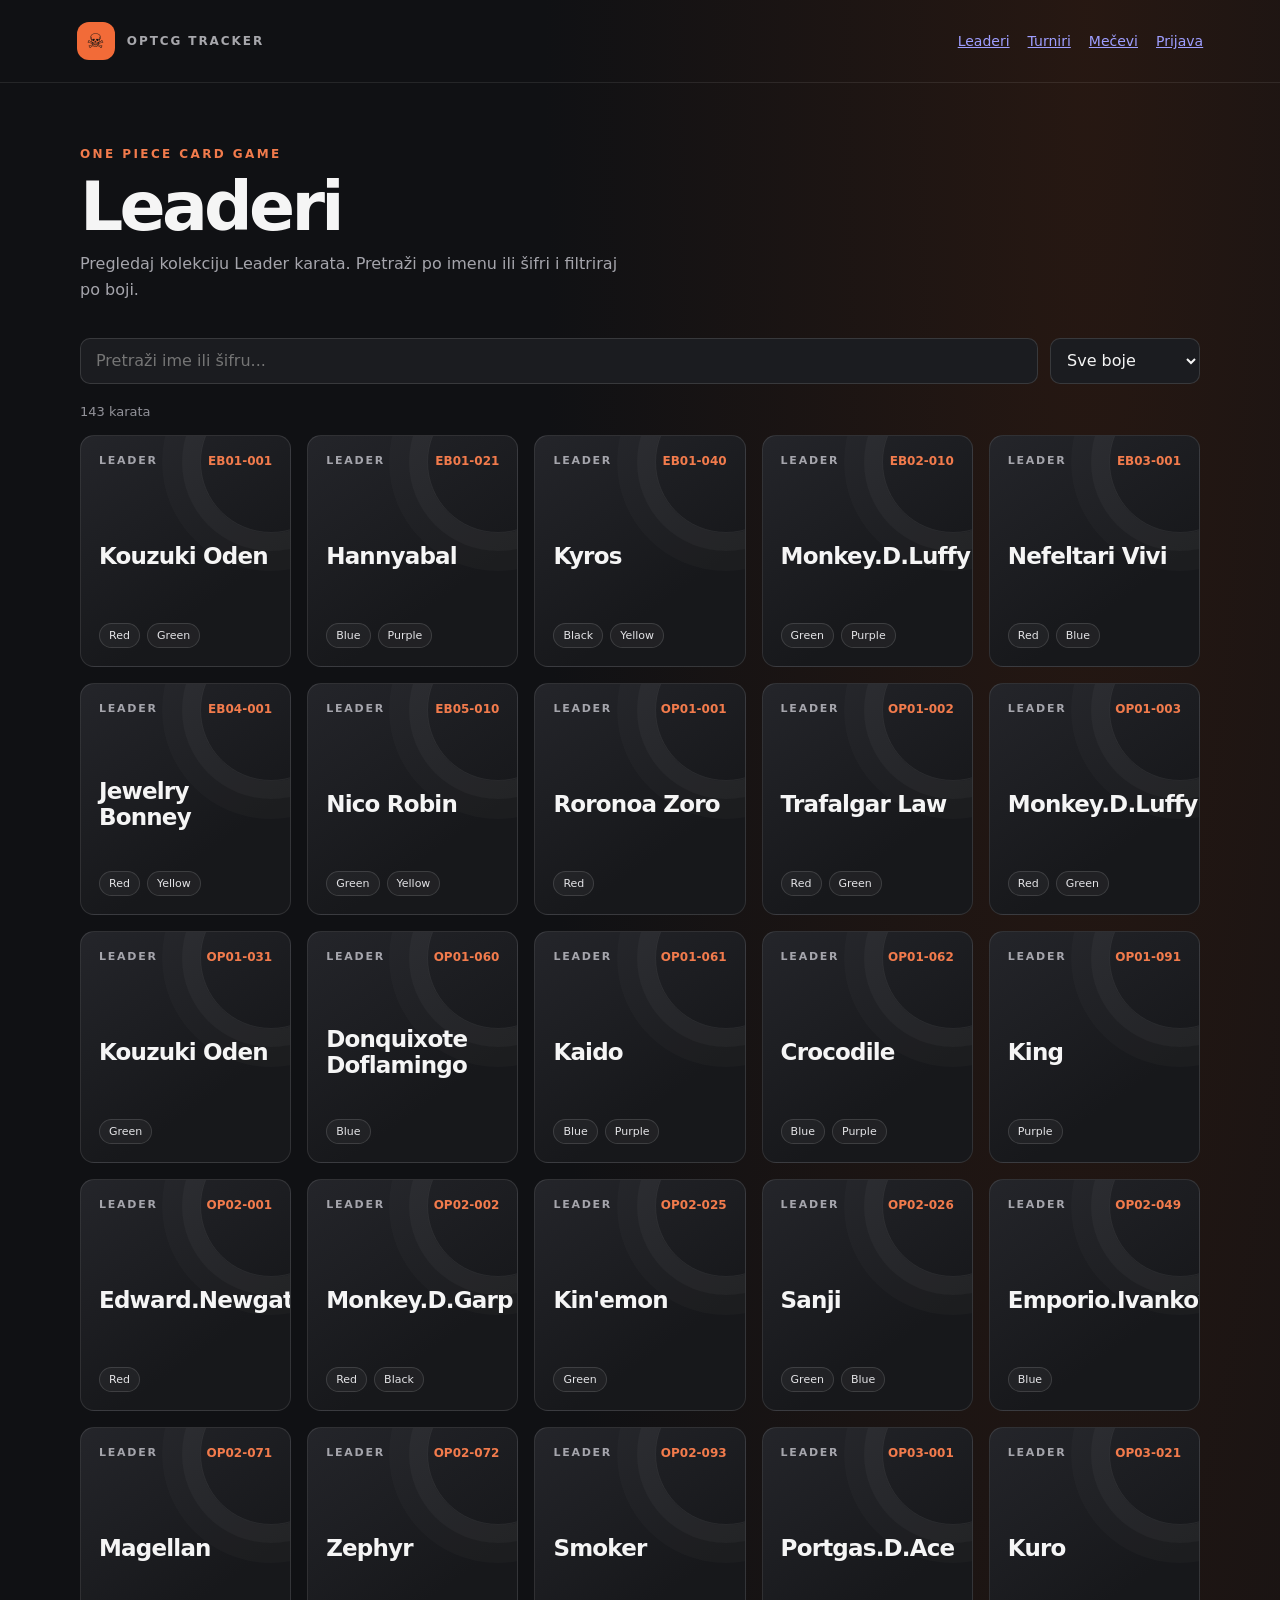
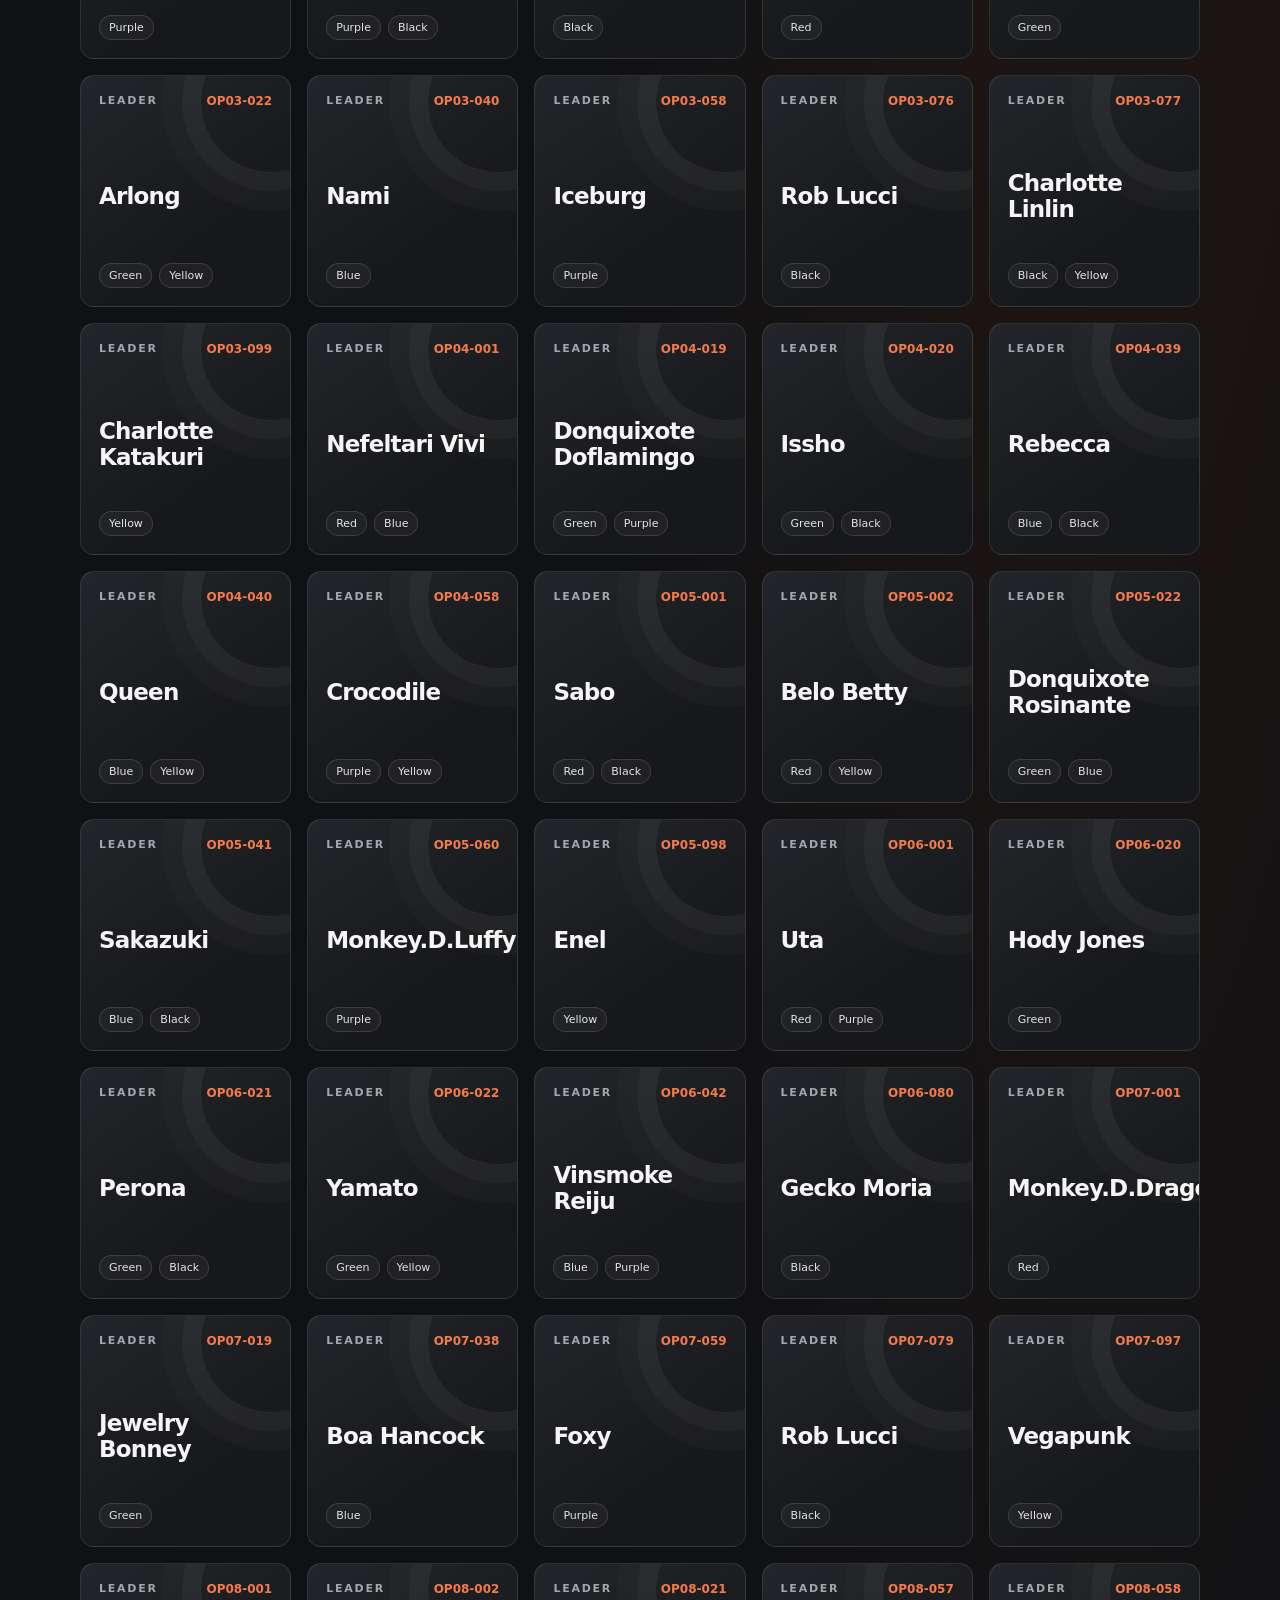
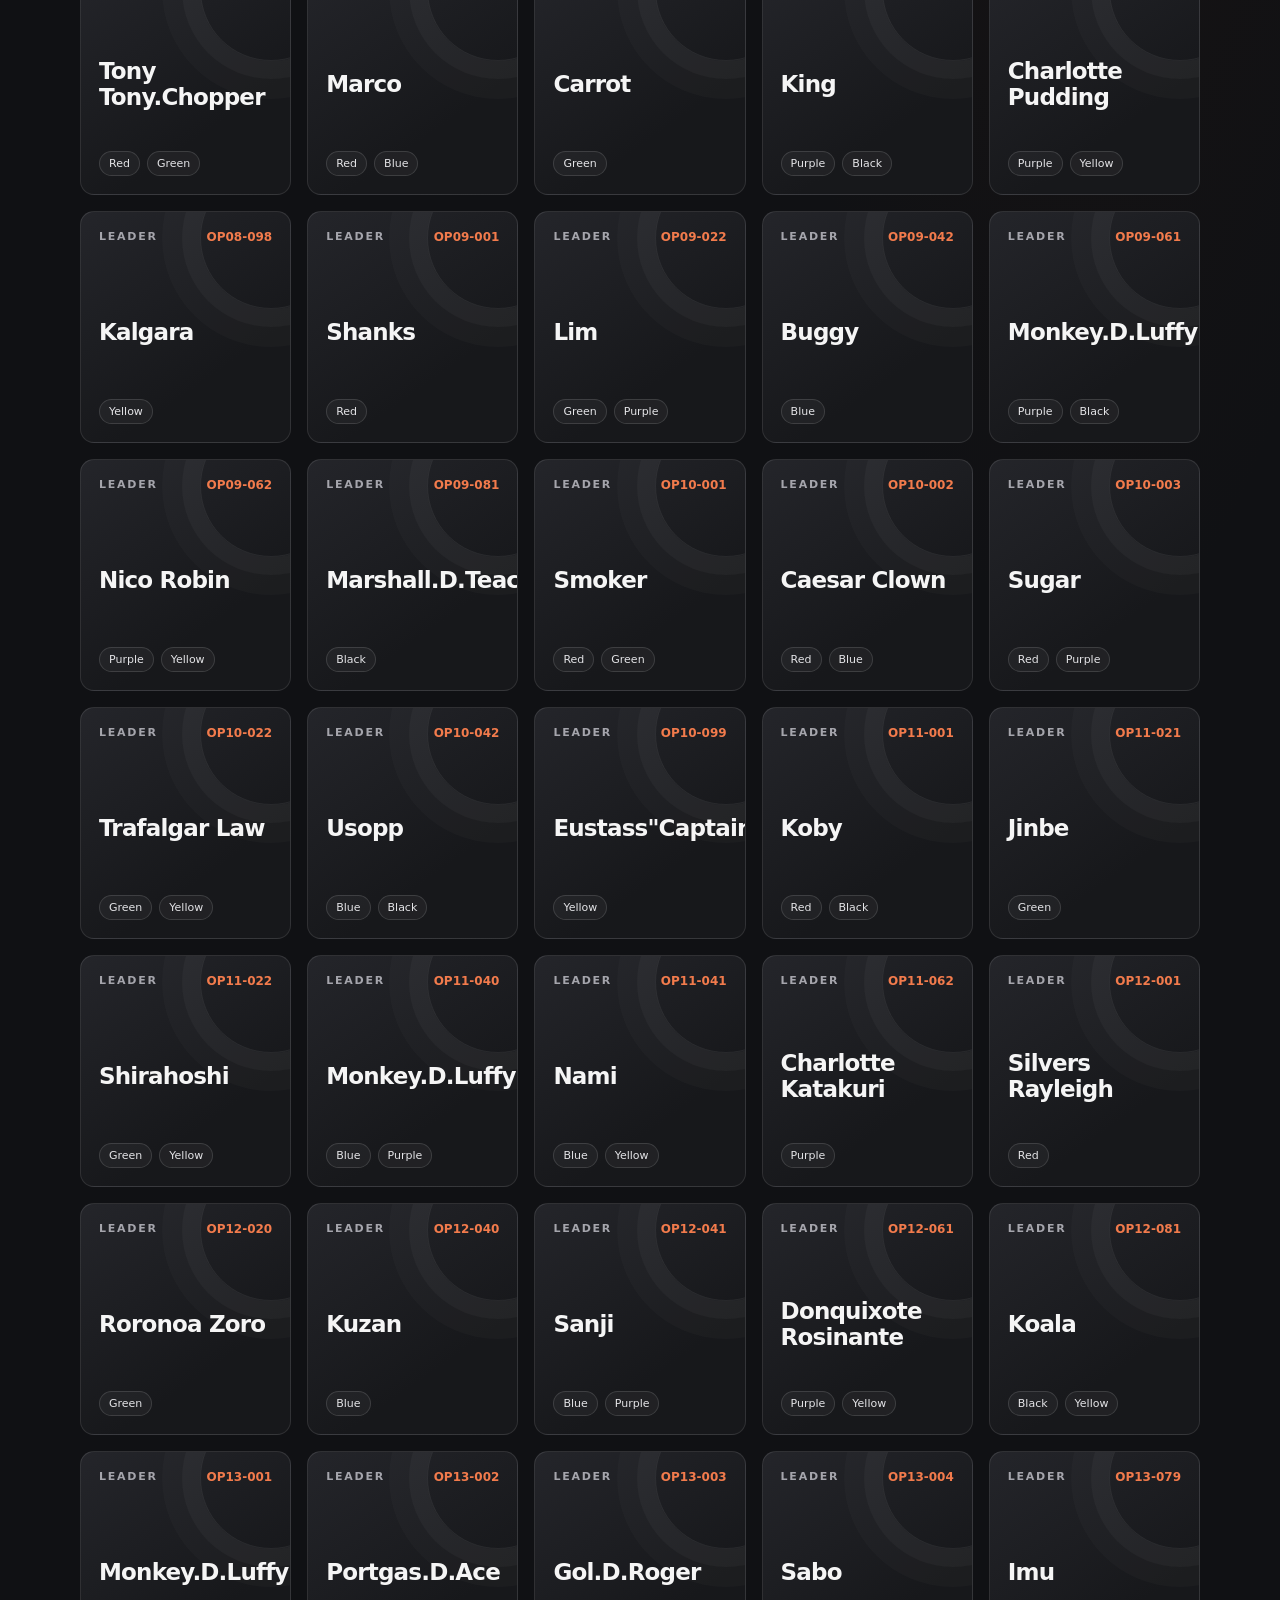
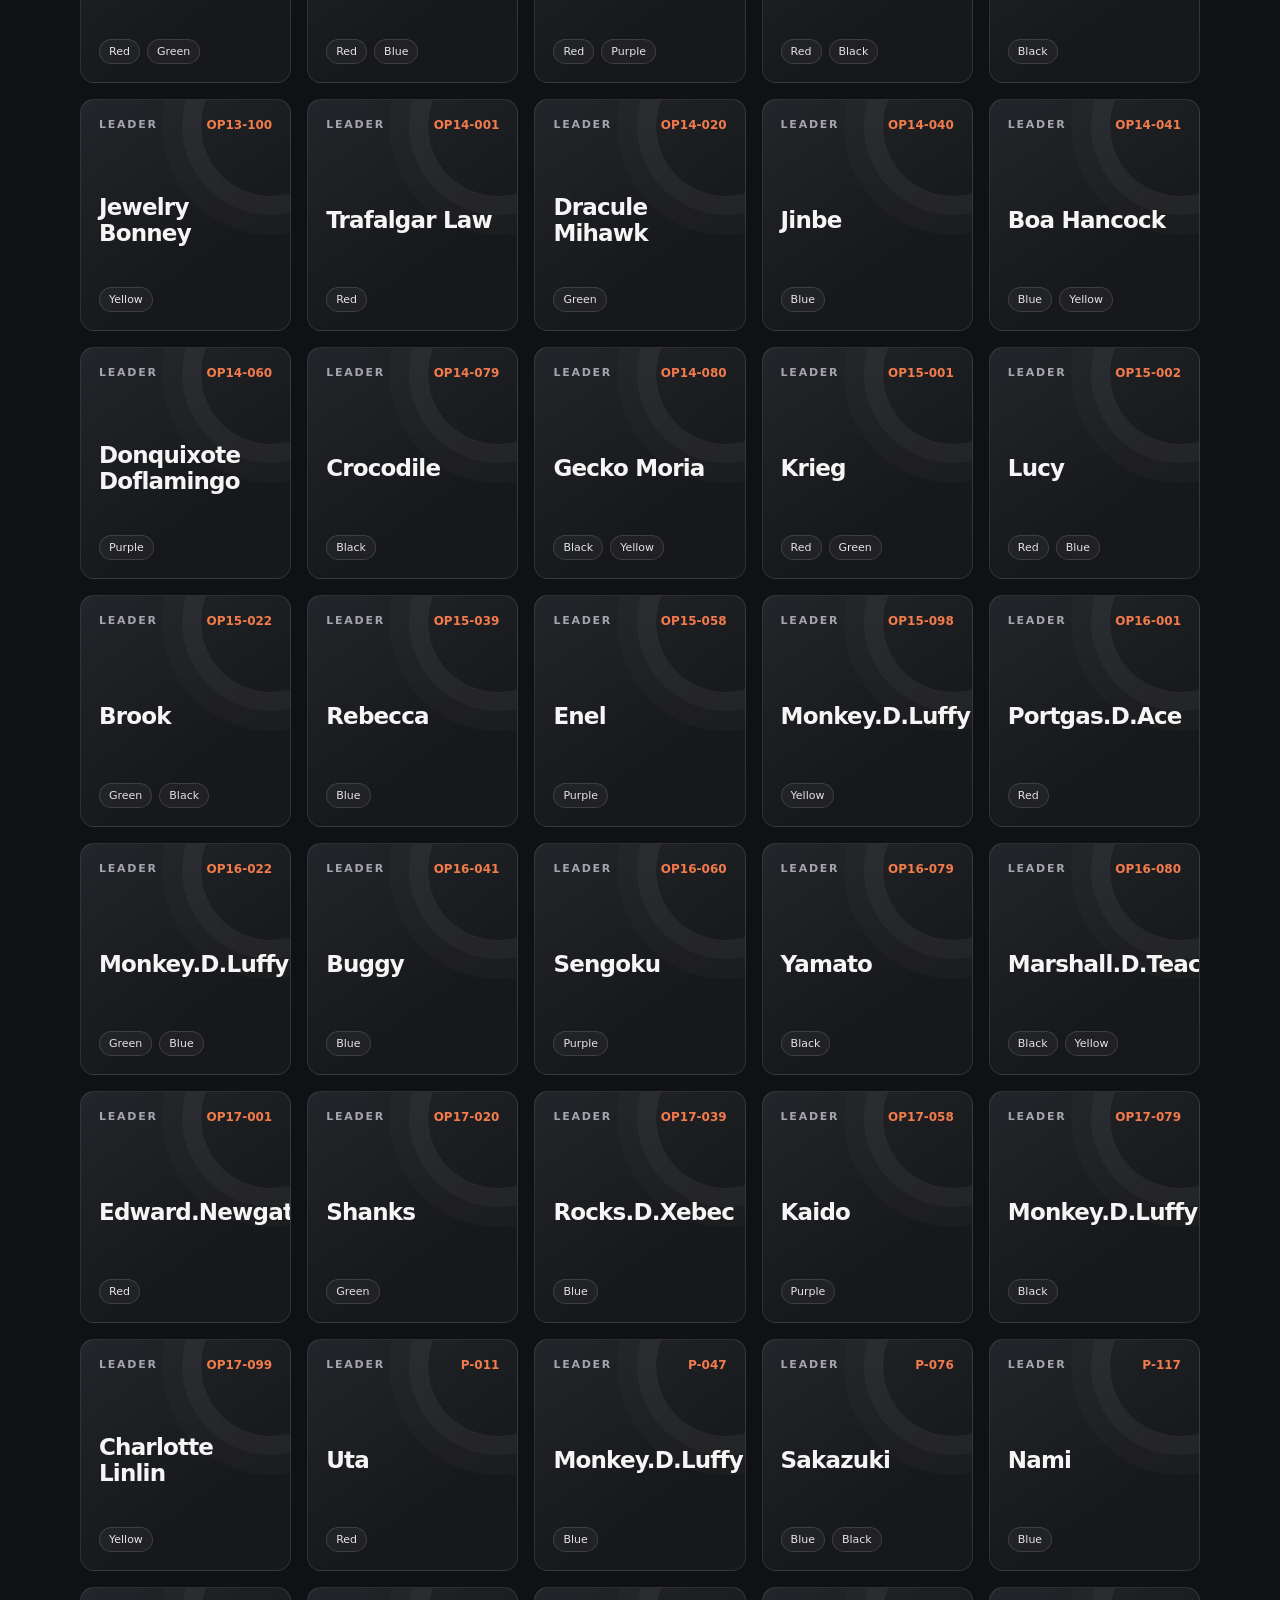
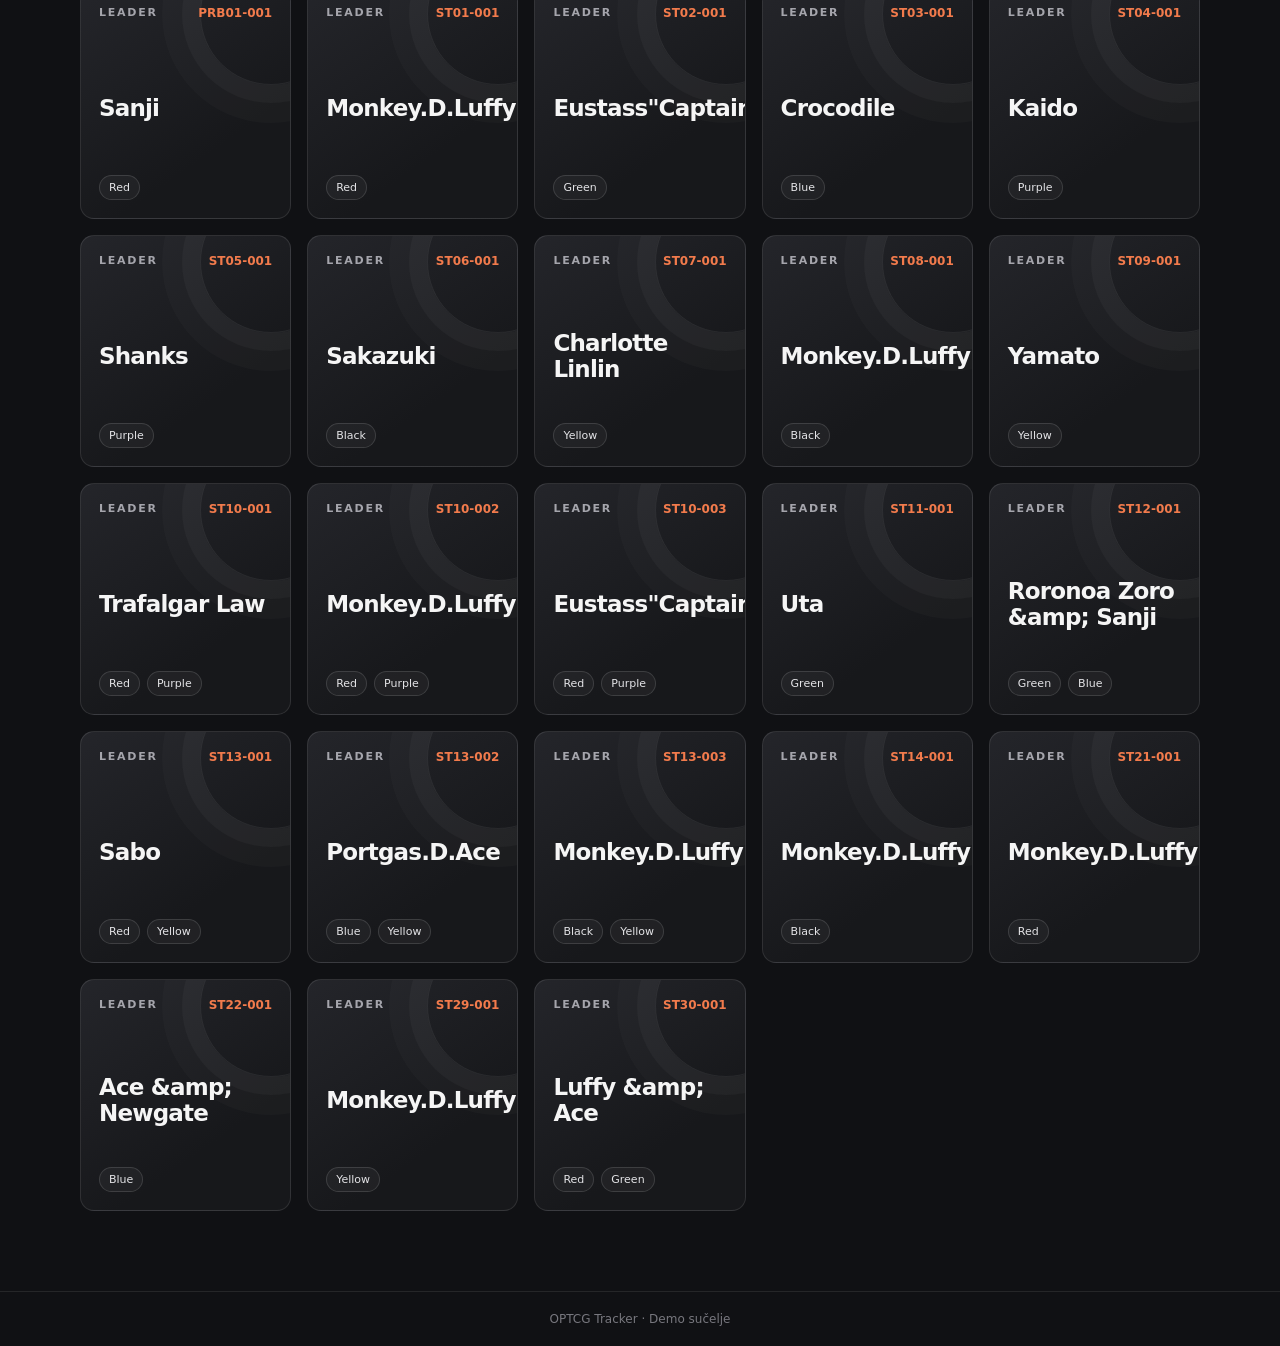
==== web/index.html @ bd4dd41c "feat: Add demo interface and login functionality with user authentication" ====
<!doctype html>
<html lang="hr">
  <head>
    <meta charset="utf-8">
    <meta name="viewport" content="width=device-width, initial-scale=1">
    <title>OPTCG Tracker — Leaders</title>
    <style>
      :root {
        color-scheme: dark;
        font-family: Inter, ui-sans-serif, system-ui, -apple-system, BlinkMacSystemFont, "Segoe UI", sans-serif;
        background: #101114;
        color: #f5f5f5;
        font-synthesis: none;
      }

      * { box-sizing: border-box; }

      body {
        margin: 0;
        min-width: 320px;
        background:
          radial-gradient(ellipse at 85% 0%, #49220f66, transparent 34rem),
          #101114;
      }

      header {
        display: flex;
        justify-content: space-between;
        align-items: center;
        gap: 20px;
        padding: 22px max(6vw, 24px);
        border-bottom: 1px solid #ffffff16;
      }

      .brand { display: flex; align-items: center; gap: 12px; font-weight: 800; letter-spacing: .04em; }
      .brand-mark {
        display: grid;
        width: 38px;
        height: 38px;
        place-items: center;
        border-radius: 12px;
        background: #f26b38;
        color: #151515;
        font-size: 20px;
      }
      .brand span:last-child { color: #a7a7ac; font-size: 12px; font-weight: 600; letter-spacing: .16em; }
      .demo-tag { color: #c8c8cc; font-size: 13px; }
      nav { display: flex; align-items: center; gap: 18px; color: #b7b7bd; font-size: 14px; }
      nav a:hover { color: #f27b4c; }

      main { width: min(1120px, 88vw); margin: 64px auto 80px; }
      .eyebrow { color: #f27b4c; font-size: 12px; font-weight: 800; letter-spacing: .2em; text-transform: uppercase; }
      h1 { margin: 12px 0 10px; font-size: clamp(38px, 7vw, 68px); letter-spacing: -.055em; line-height: 1; }
      .intro { max-width: 560px; margin: 0; color: #a5a5ac; line-height: 1.65; }

      .toolbar { display: flex; gap: 12px; margin: 34px 0 20px; }
      input, select {
        min-height: 46px;
        border: 1px solid #ffffff20;
        border-radius: 10px;
        outline: none;
        background: #1b1c20;
        color: #f5f5f5;
        font: inherit;
      }
      input { flex: 1; padding: 0 15px; }
      select { min-width: 150px; padding: 0 12px; }
      input:focus, select:focus { border-color: #f27b4c; }
      .result-count { margin: 0 0 16px; color: #929299; font-size: 13px; }

      .grid { display: grid; grid-template-columns: repeat(auto-fill, minmax(210px, 1fr)); gap: 16px; }
      .card {
        position: relative;
        display: flex;
        min-height: 232px;
        flex-direction: column;
        justify-content: space-between;
        overflow: hidden;
        padding: 18px;
        border: 1px solid #ffffff1b;
        border-radius: 14px;
        background: linear-gradient(145deg, #24252a, #17181b 68%);
        transition: transform .18s ease, border-color .18s ease;
      }
      .card:hover { transform: translateY(-4px); border-color: #f27b4c99; }
      .card::after {
        position: absolute;
        top: -45px;
        right: -52px;
        width: 140px;
        height: 140px;
        border: 1px solid #ffffff12;
        border-radius: 50%;
        box-shadow: 0 0 0 18px #ffffff08, 0 0 0 38px #ffffff05;
        content: "";
      }
      .card-top, .card-bottom { position: relative; z-index: 1; }
      .card-top { display: flex; justify-content: space-between; align-items: center; }
      .leader-label { color: #a5a5ac; font-size: 11px; font-weight: 800; letter-spacing: .16em; }
      .code { color: #f27b4c; font-size: 12px; font-weight: 800; }
      .card h2 { max-width: 200px; margin: 42px 0 20px; font-size: 23px; letter-spacing: -.035em; line-height: 1.15; }
      .colors { display: flex; flex-wrap: wrap; gap: 7px; }
      .color {
        padding: 5px 9px;
        border: 1px solid #ffffff20;
        border-radius: 99px;
        background: #ffffff0b;
        color: #e4e4e7;
        font-size: 11px;
      }
      .message { grid-column: 1 / -1; padding: 28px; border: 1px solid #ffffff20; border-radius: 12px; color: #c6c6ca; }
      footer { padding: 20px; border-top: 1px solid #ffffff16; color: #77777e; text-align: center; font-size: 12px; }

      @media (max-width: 560px) {
        header { padding: 18px 6vw; }
        .demo-tag { display: none; }
        nav { gap: 12px; font-size: 12px; }
        main { margin-top: 46px; }
        .toolbar { flex-direction: column; }
        select { width: 100%; }
      }
    </style>
  </head>
  <body>
    <header>
      <div class="brand"><span class="brand-mark">☠</span><span>OPTCG <span>TRACKER</span></span></div>
      <nav><a href="index.html">Leaderi</a><a href="tournaments.html">Turniri</a><a href="matches.html">Mečevi</a><a href="login.html">Prijava</a></nav>
    </header>
    <main>
      <div class="eyebrow">One Piece Card Game</div>
      <h1>Leaderi</h1>
      <p class="intro">Pregledaj kolekciju Leader karata. Pretraži po imenu ili šifri i filtriraj po boji.</p>
      <div class="toolbar">
        <input id="search" type="search" placeholder="Pretraži ime ili šifru..." aria-label="Pretraži karte">
        <select id="color-filter" aria-label="Filtriraj po boji">
          <option value="">Sve boje</option>
        </select>
      </div>
      <p id="result-count" class="result-count">Učitavanje karata...</p>
      <section id="leaders" class="grid" aria-live="polite"></section>
    </main>
    <footer>OPTCG Tracker · Demo sučelje</footer>
    <script>
      const grid = document.querySelector("#leaders");
      const search = document.querySelector("#search");
      const colorFilter = document.querySelector("#color-filter");
      const resultCount = document.querySelector("#result-count");
      let leaders = [];

      function renderLeaders() {
        const query = search.value.trim().toLowerCase();
        const selectedColor = colorFilter.value;
        const filtered = leaders.filter((leader) => {
          const matchesQuery = `${leader.name} ${leader.code}`.toLowerCase().includes(query);
          const colors = leader.color.split("/").map((color) => color.trim());
          return matchesQuery && (!selectedColor || colors.includes(selectedColor));
        });

        resultCount.textContent = `${filtered.length} ${filtered.length === 1 ? "karta" : "karata"}`;
        grid.replaceChildren();

        if (filtered.length === 0) {
          const empty = document.createElement("div");
          empty.className = "message";
          empty.textContent = "Nema karata koje odgovaraju pretrazi.";
          grid.append(empty);
          return;
        }

        for (const leader of filtered) {
          const card = document.createElement("article");
          card.className = "card";

          const top = document.createElement("div");
          top.className = "card-top";
          const label = document.createElement("span");
          label.className = "leader-label";
          label.textContent = "LEADER";
          const code = document.createElement("span");
          code.className = "code";
          code.textContent = leader.code;
          top.append(label, code);

          const name = document.createElement("h2");
          name.textContent = leader.name;
          const colors = document.createElement("div");
          colors.className = "colors";
          for (const color of leader.color.split("/")) {
            const chip = document.createElement("span");
            chip.className = "color";
            chip.textContent = color.trim();
            colors.append(chip);
          }

          const bottom = document.createElement("div");
          bottom.className = "card-bottom";
          bottom.append(colors);
          card.append(top, name, bottom);
          grid.append(card);
        }
      }

      async function loadLeaders() {
        try {
          const response = await fetch("../src/data/leaders.json");
          if (!response.ok) throw new Error(`HTTP ${response.status}`);
          leaders = await response.json();

          const colors = [...new Set(leaders.flatMap((leader) => leader.color.split("/").map((color) => color.trim())))].sort();
          for (const color of colors) {
            const option = document.createElement("option");
            option.value = color;
            option.textContent = color;
            colorFilter.append(option);
          }
          renderLeaders();
        } catch (error) {
          resultCount.textContent = "Podaci nisu učitani.";
          const message = document.createElement("div");
          message.className = "message";
          message.textContent = "Pokreni lokalni web-poslužitelj iz glavne mape projekta da bi se karte učitale.";
          grid.append(message);
          console.error("Greška pri učitavanju Leader karata:", error);
        }
      }

      search.addEventListener("input", renderLeaders);
      colorFilter.addEventListener("change", renderLeaders);
      loadLeaders();
    </script>
  </body>
</html>
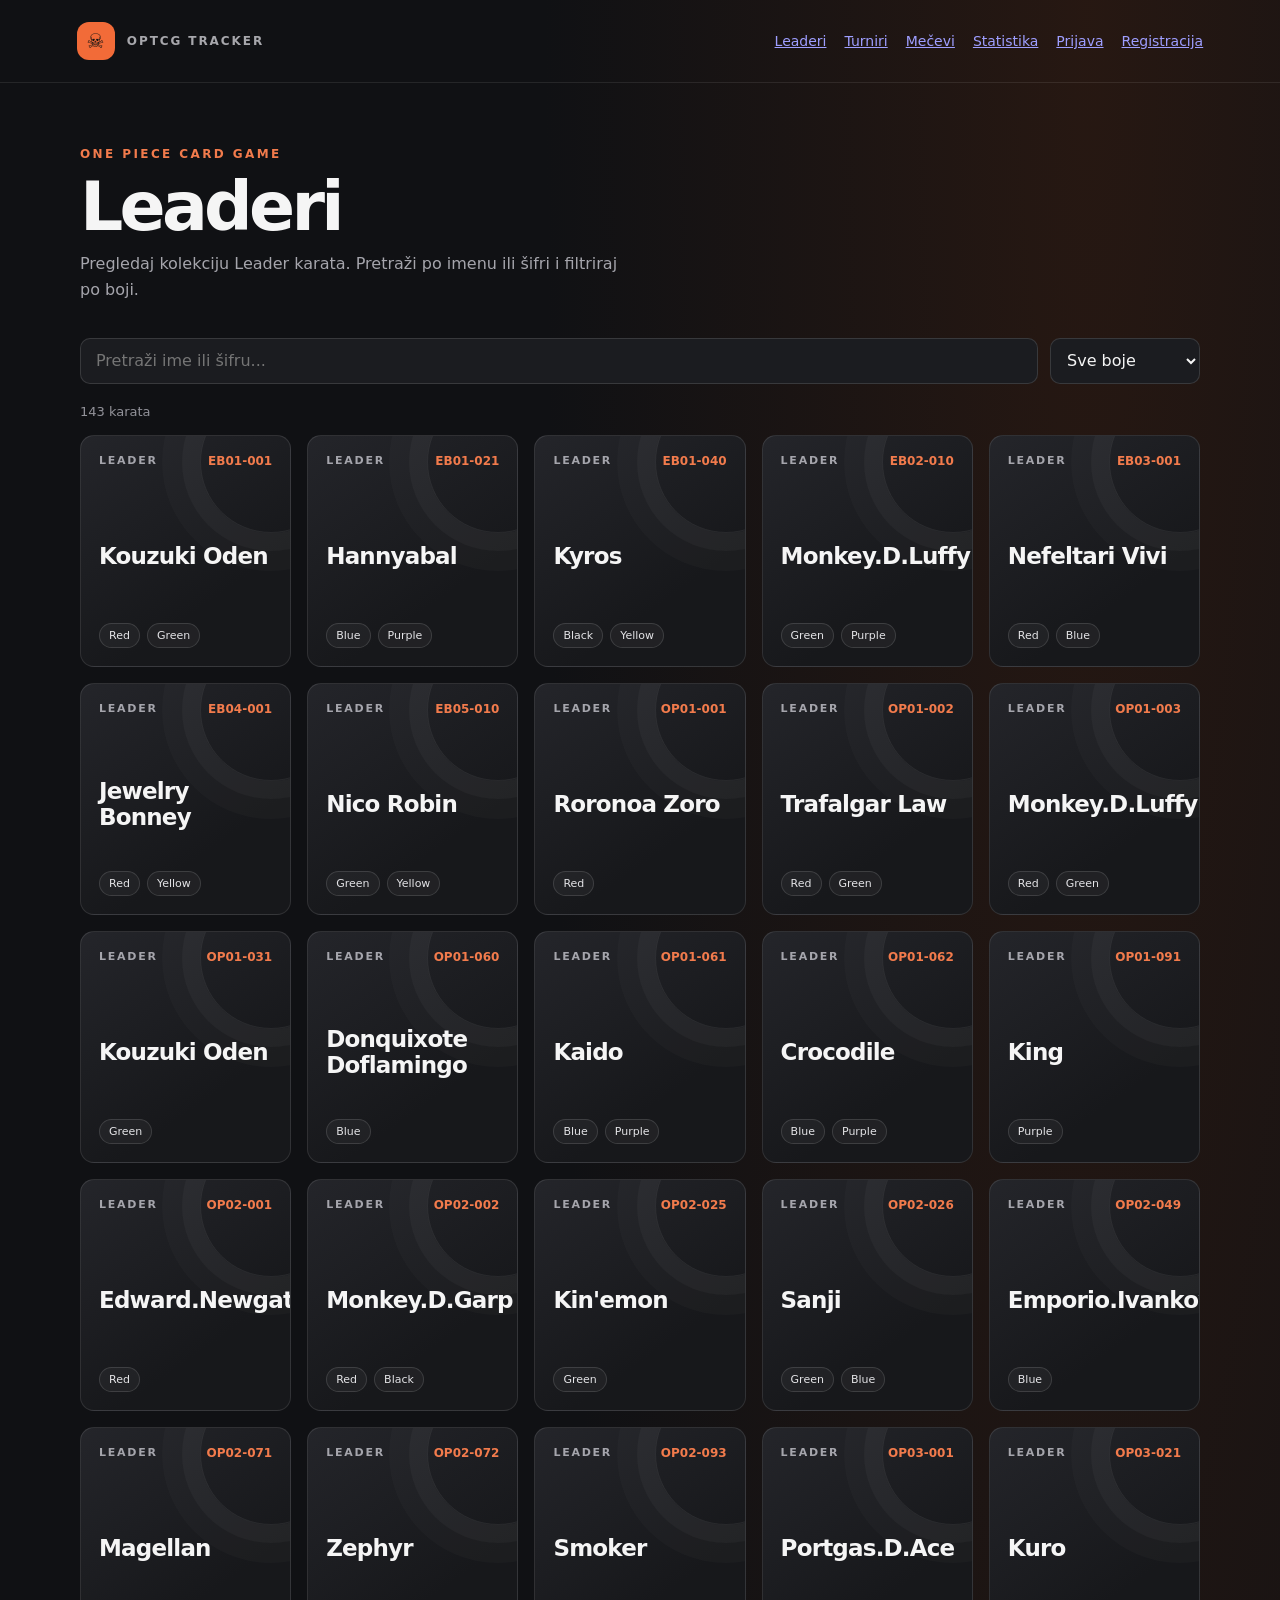
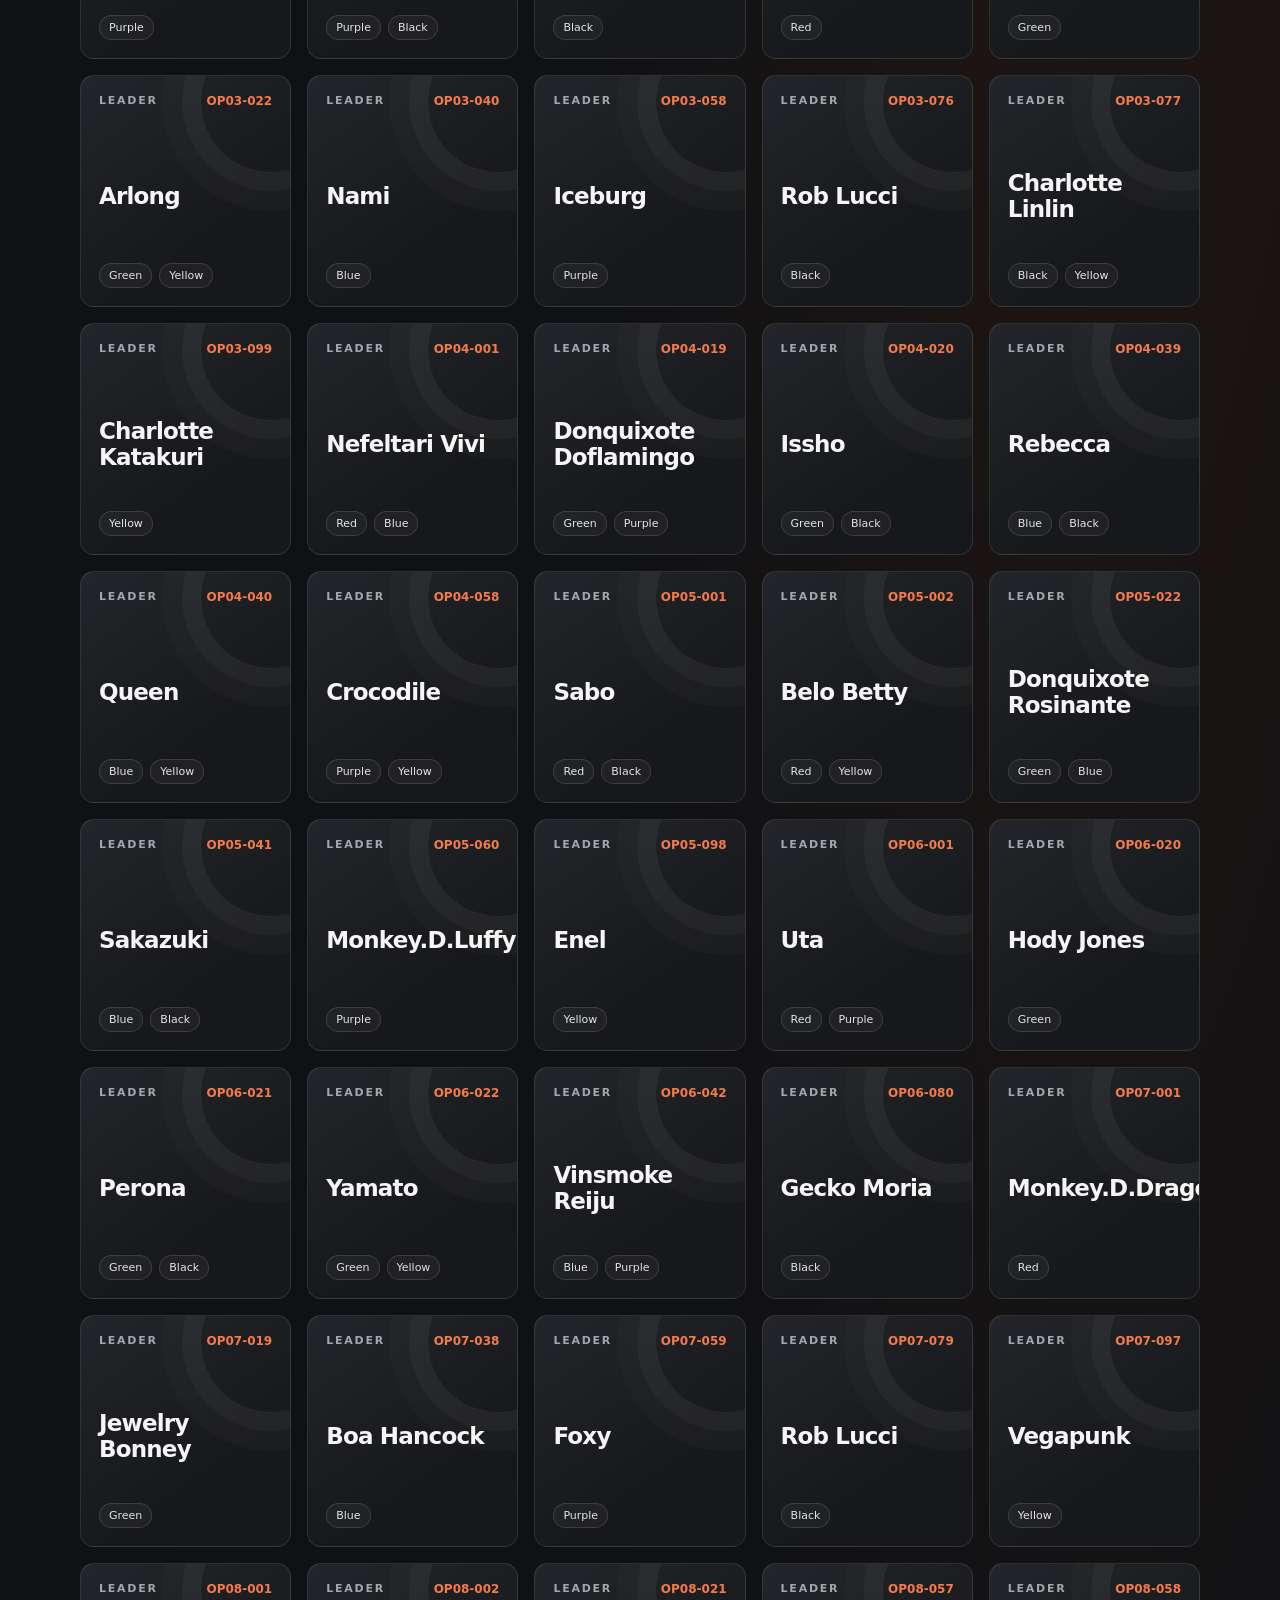
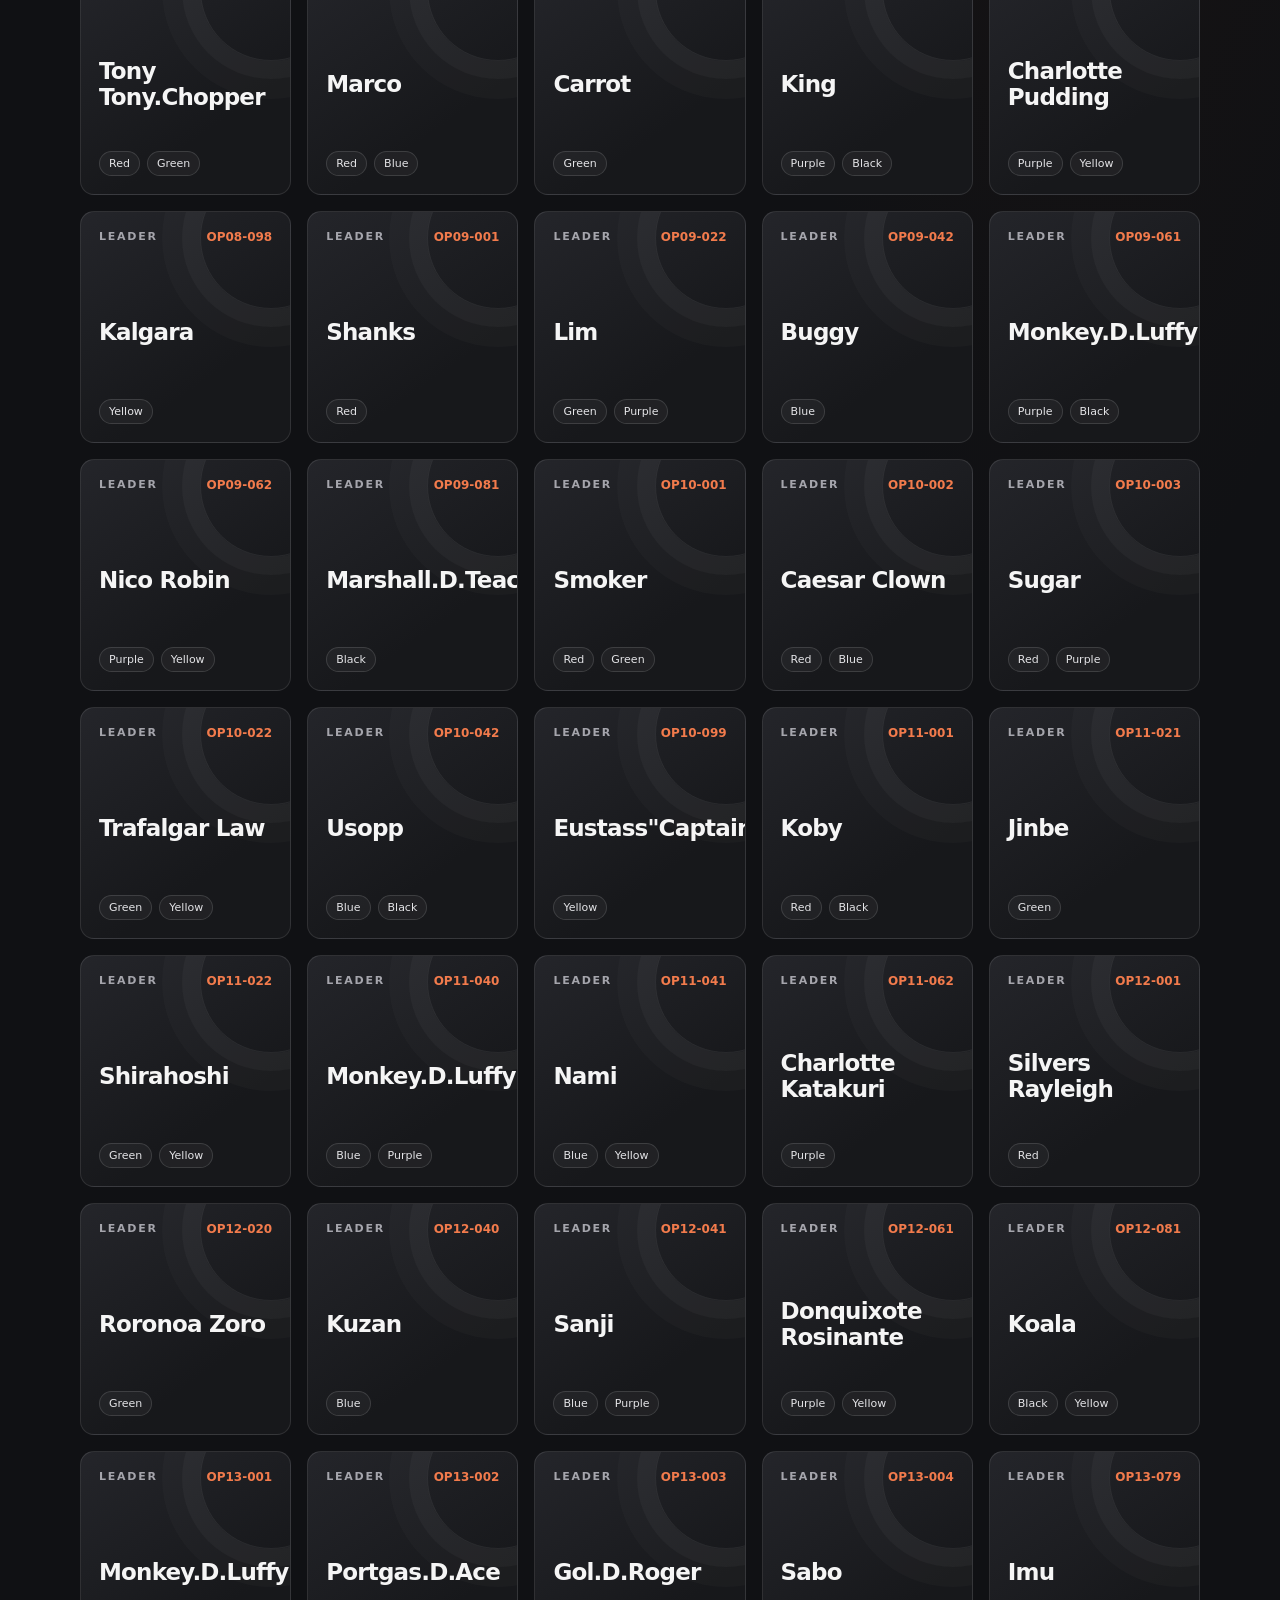
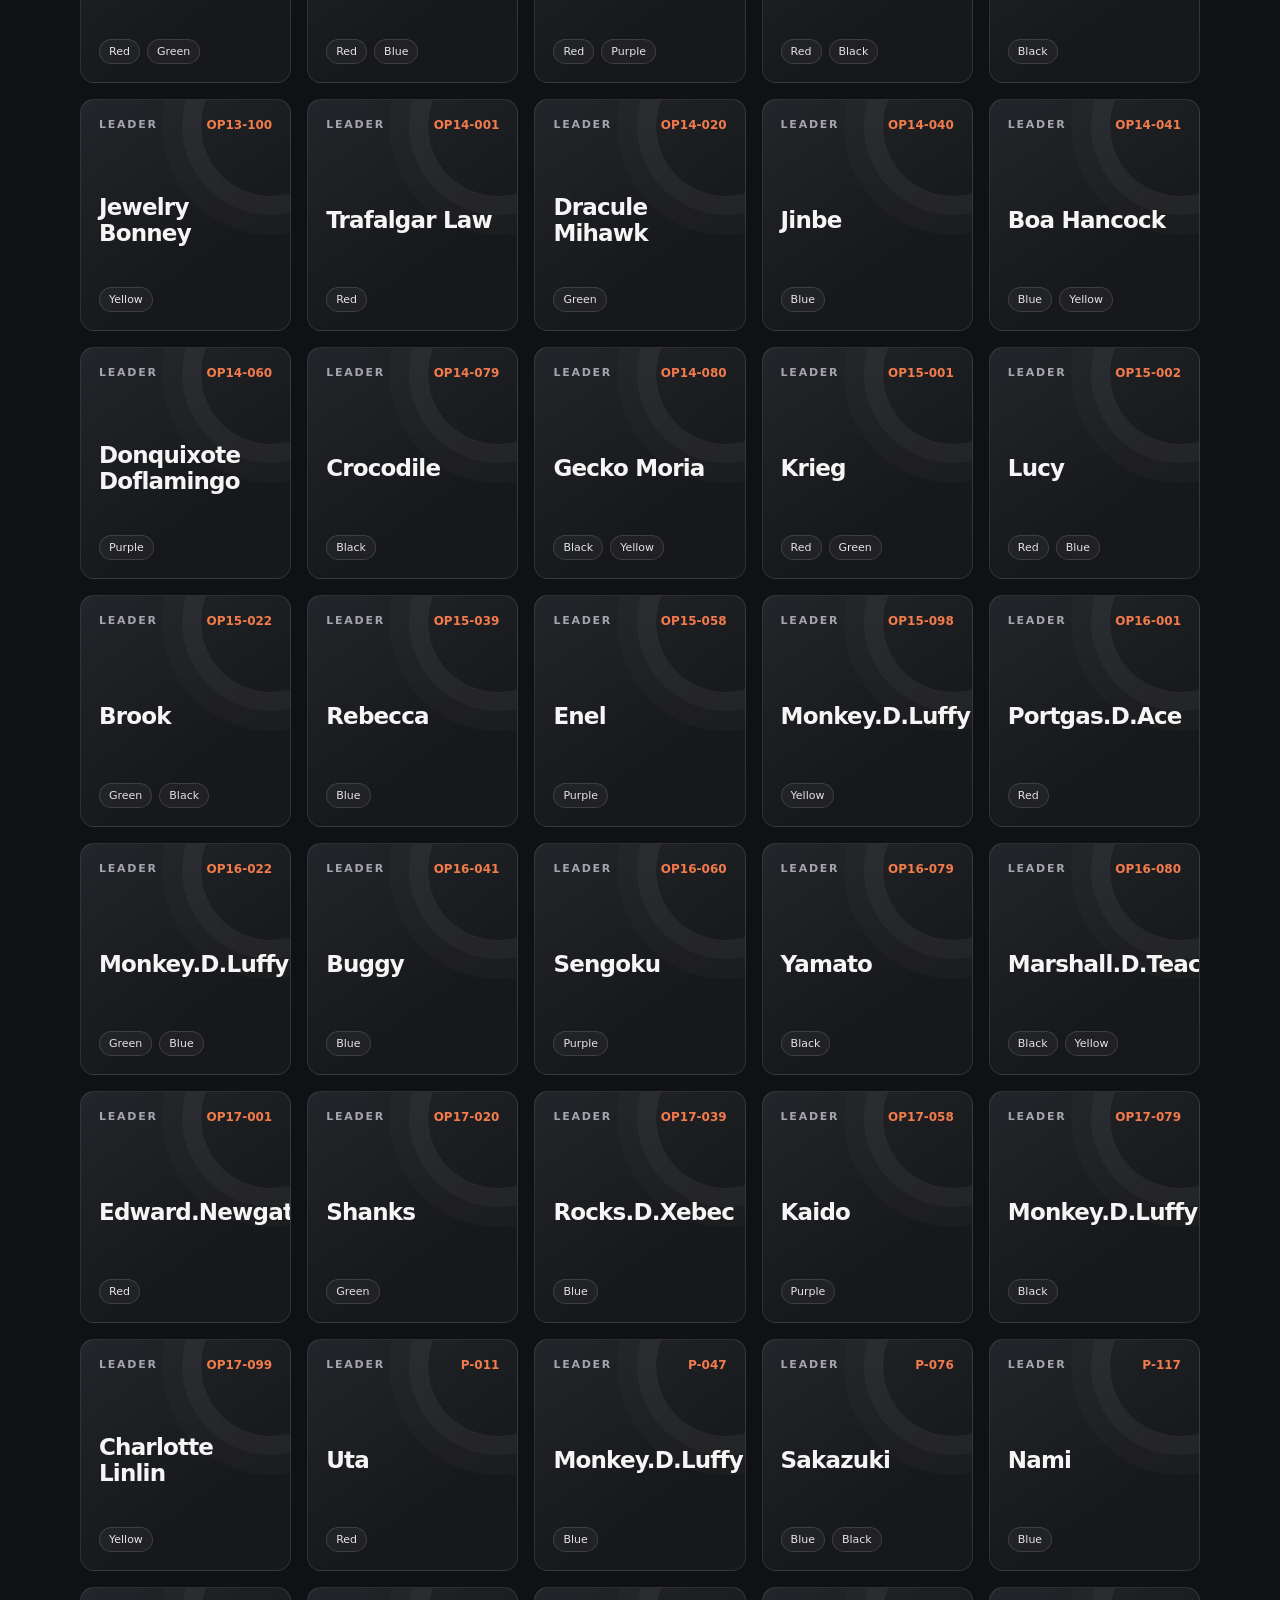
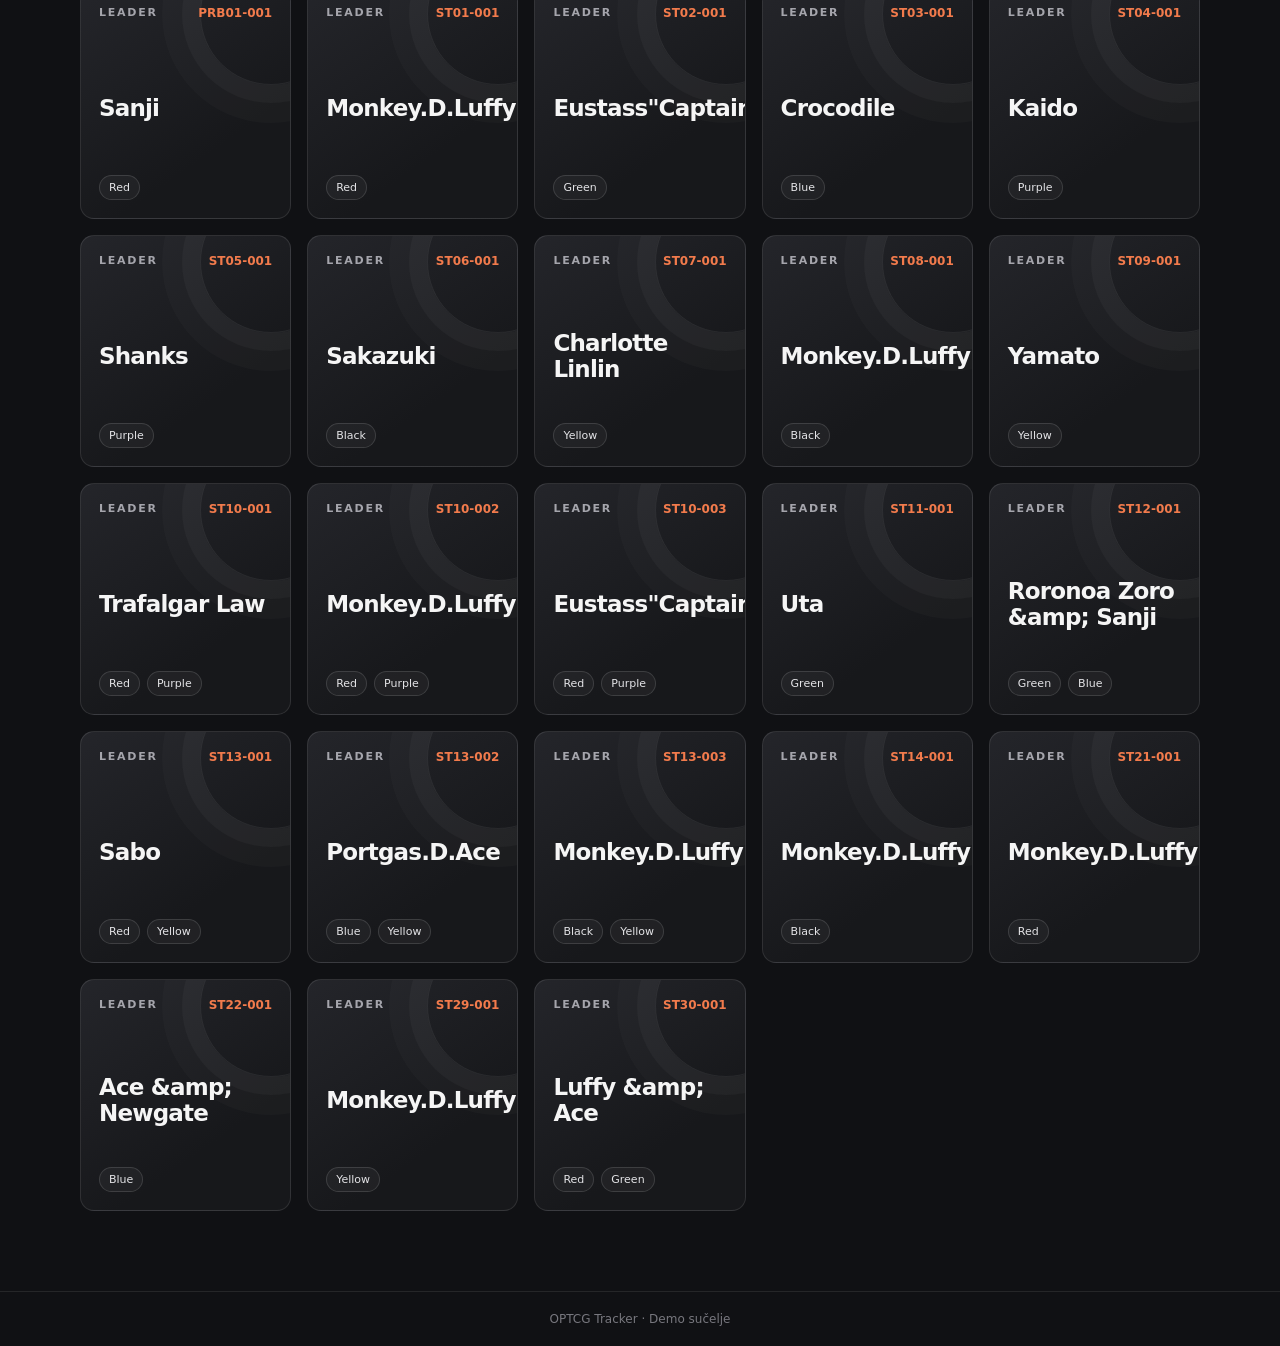
==== commit 174f800a: "feat: Add user registration and statistics pages, enhance CORS settings, and improve demo interface" ====
--- a/web/index.html
+++ b/web/index.html
@@ -124,7 +124,7 @@
   <body>
     <header>
       <div class="brand"><span class="brand-mark">☠</span><span>OPTCG <span>TRACKER</span></span></div>
-      <nav><a href="index.html">Leaderi</a><a href="tournaments.html">Turniri</a><a href="matches.html">Mečevi</a><a href="login.html">Prijava</a></nav>
+      <nav><a href="index.html">Leaderi</a><a href="tournaments.html">Turniri</a><a href="matches.html">Mečevi</a><a href="stats.html">Statistika</a><a href="login.html">Prijava</a><a href="register.html">Registracija</a></nav>
     </header>
     <main>
       <div class="eyebrow">One Piece Card Game</div>
